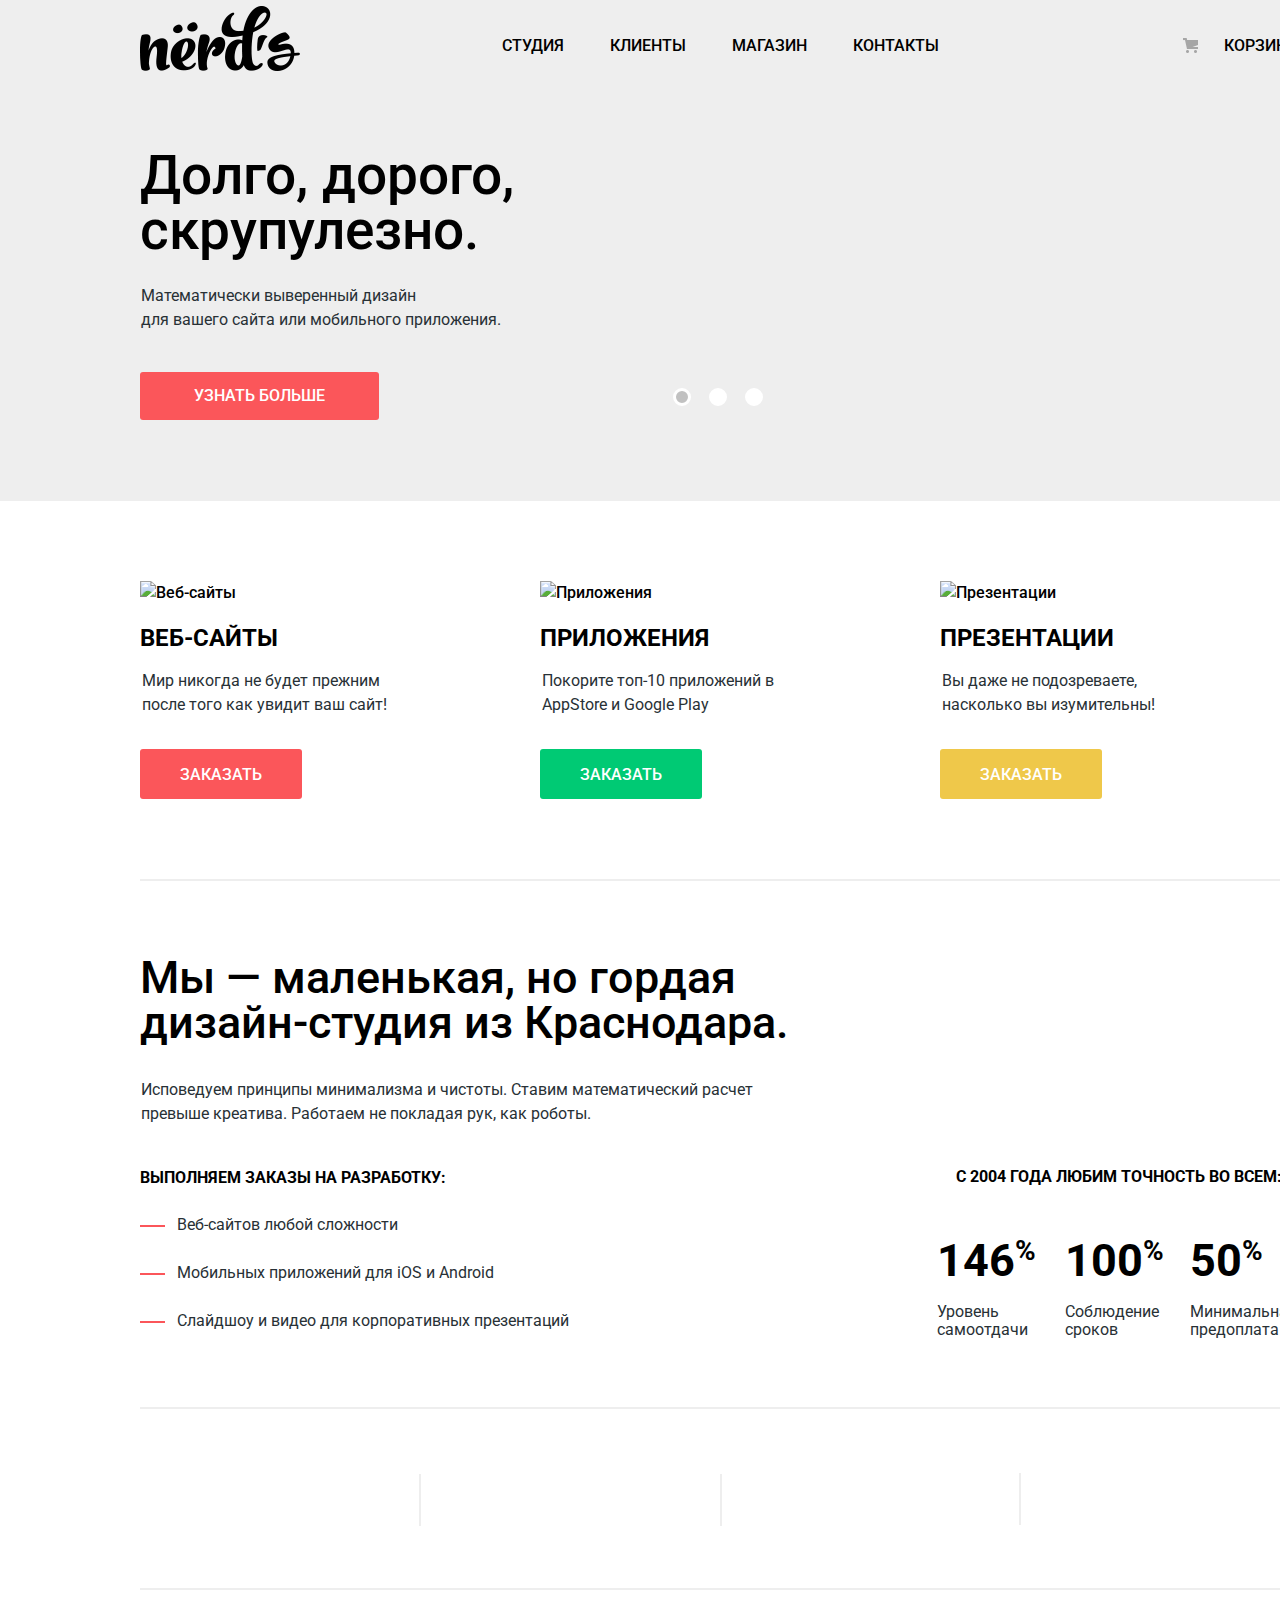
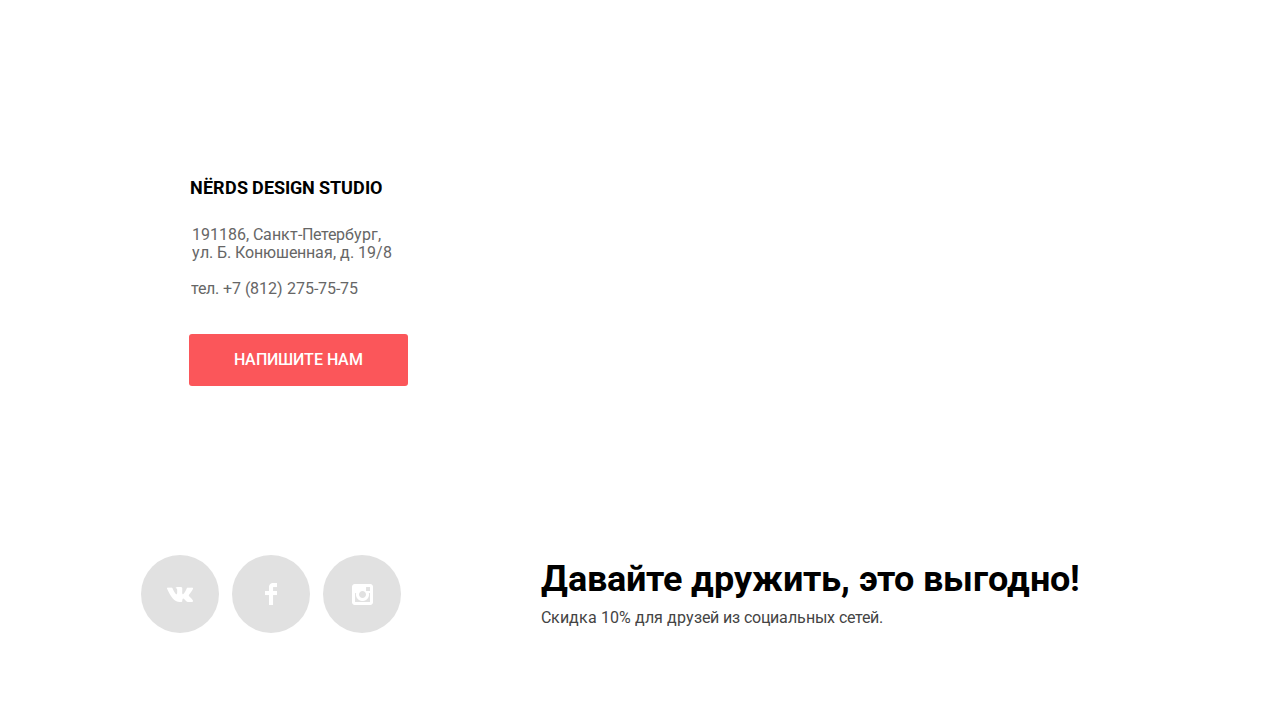
==== index.html @ 431ad1b2 "v2." ====
﻿<!DOCTYPE html>
<html lang="ru">
<head>
	<meta charset="UTF-8">
	<title>Nёrds</title>
	<link rel="stylesheet" href="css/normalize.css">
	<link href="https://fonts.googleapis.com/css?family=Roboto:400,500,700" rel="stylesheet">
	<link rel="stylesheet" href="css/style.css">
</head>
<body>
	<div class="wrapper">
		<header class="main-header">
			<nav class="main-nav">
				<img src="img/nerds-logo.png" alt="Логотип Nёrds" width="160" height="65">
				<ul class="main-nav__list">
					<li><a href="#">Студия</a></li>
					<li><a href="#">Клиенты</a></li>
					<li><a href="#">Магазин</a></li>
					<li><a href="#">Контакты</a></li>
				</ul>
				<div class="user-block">
					<a href="#" class="user-block__basket">Корзина</a>
				</div>
			</nav>
			<article class="slider">
				<h1 class="visually-hidden">Слайдер</h1>
				<input type="radio" name="toogle" id="btn1" checked>
				<input type="radio" name="toogle" id="btn2">
				<input type="radio" name="toogle" id="btn3">
				<div class="slider-controls">
					<label for="btn1"></label>
					<label for="btn2"></label>
					<label for="btn3"></label>
				</div>
				<section class="slides">
				<h2 class="visually-hidden">Слайды</h2>
				<div class="slide">
					<b class="slide-title">Долго, дорого, скрупулезно.</b>
					<p class="slide-descr">Математически выверенный дизайн<br> для вашего сайта или мобильного приложения.</p>
					<a href="#" class="slider-btn">Узнать больше</a>
				</div>
				<div class="slide">
					<b class="slide-title">Любим математику как никто другой.</b>
					<p class="slide-descr">Никакого креатива, только математические формулы<br> для расчета идеальных пропорций.</p>
					<a href="#" class="slider-btn">Узнать больше</a>
				</div>
				<div class="slide">
					<b class="slide-title">Только ночь, только хардкор</b>
					<p class="slide-descr">Работать днем, как все? Мы против этого.<br> Ближе к полуночи работа только начинается.</p>
					<a href="#" class="slider-btn">Узнать больше</a>
				</div>	
				</section>
			</article>
		</header>
		<main class="main-content">
			<article class="features">
				<h2 class="visually-hidden">Преимущества</h2>
				<article class="features__item">
					<img src="img/web-sites.jpg" alt="Веб-сайты" width="300" height="146">
					<h3 class="features__title">Веб-сайты</h3>
					<p class="features__description">Мир никогда не будет прежним после того как увидит ваш сайт!</p>
					<a href="#" class="features__btn web-btn">Заказать</a>
				</article>
				<article class="features__item">
					<img src="img/apps.jpg" alt="Приложения" width="300" height="146">
					<h3 class="features__title">Приложения</h3>
					<p class="features__description">Покорите топ-10 приложений в AppStore и Google Play</p>
					<a href="#" class="features__btn app-btn">Заказать</a>
				</article>
				<article class="features__item">
					<img src="img/presentations.jpg" alt="Презентации" width="300" height="146">
					<h3 class="features__title">Презентации</h3>
					<p class="features__description">Вы даже не подозреваете, 
					насколько вы изумительны!</p>
					<a href="#" class="features__btn pres-btn">Заказать</a>
				</article>
			</article>
			<article class="about-us">
				<h2 class="visually-hidden">О нас</h2>
				<div class="about-us--left-column">
					<b class="about-us__title">Мы &mdash; маленькая, но гордая дизайн-студия из Краснодара.</b>
					<p class="about-us__desc">Исповедуем принципы минимализма и чистоты. Ставим математический расчет превыше креатива. Работаем не покладая рук, как роботы.</p>
					<span class="about-us__list-title">Выполняем заказы на разработку:</span>
					<ul class="about-us__list">
						<li class="about-us__list-item">Веб-сайтов любой сложности</li>
						<li class="about-us__list-item">Мобильных приложений для iOS и Android</li>
						<li class="about-us__list-item">Слайдшоу и видео для корпоративных презентаций</li>
					</ul>
				</div>
				<div class="about-us--right-column">
						<span class="about-us__table-title">С 2004 года любим точность во всем:</span>
						<table class="about-us__table">
							<tr>
								<th>146<sup>%</sup></th>
								<th>100<sup>%</sup></th>
								<th>50<sup>%</sup></th>
							</tr>
							<tr>
								<td>Уровень самоотдачи</td>
								<td>Соблюдение сроков</td>
								<td>Минимальная предоплата</td>
							</tr>	
						</table>
				</div>	
			</article>
			<section class="projects">
				<h2 class="visually-hidden">Наши проекты</h2>
				<a class="projects__html-academy" href="#"><span class="visually-hidden">HTML Академия</span></a>
				<a class="projects__barbershop" href="#"><span class="visually-hidden">Барбершоп Бородинский</span></a>
				<a class="projects__pink" href="#"><span class="visually-hidden">Пинк</span></a>
				<a class="projects__mishka" href="#"><span class="visually-hidden">Мишка</span></a>
			</section>
		</main>
	</div>
	<footer class="main-footer">
		<section class="map">
			<h2 class="visually-hidden">Карта</h2>
			<div class="adress">
				<b class="adress__title">Nёrds design studio</b>
				<p class="adress__desc">191186, Санкт-Петербург,<br> 
				ул. Б. Конюшенная, д. 19/8</p>
				<p class="adress__tel">тел. +7 (812) 275-75-75</p>
				<a href="#" class="adress__btn">Напишите нам</a>
			</div>
		</section>
		<section class="socials">
			<h2 class="visually-hidden">Социальные сети</h2>
			<div class="socials--left-column">
				<ul class="socials__list">
					<li>
							<a href="#" class="socials__btn vk__btn">
								<span class="visually-hidden">Вконтакте</span>
							</a>
					</li>
					<li>
						<a href="#" class="socials__btn fb__btn">
							<span class="visually-hidden">Фэйсбук</span>
							</a>
					</li>
					<li>
						<a href="#" class="socials__btn insta__btn">
							<span class="visually-hidden">Инстраграм</span>
						</a>
					</li>
				</ul>
			</div>
			<div class="socials--right-column">
				<b class="socials__title">Давайте дружить, это выгодно!</b>
				<p class="socials__desc">Скидка 10% для друзей из социальных сетей.</p>
			</div>
		</section>
	</footer>
	<section class="modal-content">
		<h2 class="visually-hidden">Окно обратной связи</h2>
		<button type="button" class="modal-close" title="Закрыть"></button>
		<strong class="modal-content__title">Напишите нам</strong>
		<form action="#" method="post" class="modal-content__form">
			<p class="user-data">
				<label for="user-name">Ваше имя:
					<input type="text" name="name-field" id="user-name" placeholder="Представьтесь, пожалуйста">
				</label>
				<label for="user-mail">Ваш e-mail:
					<input type="text" name="mail-field" id="user-mail" placeholder="Для отправки ответа">
				</label>
			</p>
			<p class="user-thoughts">
				<label for="user-text">Текст письма:</label><br>
				<textarea name="text-field" id="user-text" placeholder="В свободной форме"></textarea>
			</p>	
			<button type="submit" class="modal-btn">Отправить</button>
		</form>
	</section>
</body>
</html>
---- css/style.css ----
html, body {
	padding: 0;
	margin: 0;
	font-family: "Roboto", "Tahoma", sans-serif;
	font-size: 16px;
	font-weight: 500;
	line-height: 24px;
	color: #000000;
	box-sizing: border-box;
}

.visually-hidden {
	position: absolute;
	overflow: hidden;
	clip: rect(0 0 0 0);
	height: 1px;
	width: 1px;
	margin: -1px;
	padding: 0;
	border: 0;
}


.wrapper {
	width: 1440px;
	margin: 0 auto;
}

.main-header {
	width: 1200px;
	margin: 0 auto;
	padding: 0 140px;
	background: #eeeeee;
}

.slider__second-slide,
.slider__third-slide {
	display: none;
}

.main-nav {
	display: flex;
}

.main-nav img {
	margin-top: 6px;
}

.main-nav__list {
	width: 680px;
	margin: 0;
	padding: 31px 0 0 202px;
	list-style: none;
}

.main-nav__list li {
	display: inline-block;
	max-width: 120px;
    max-height: 30px;
	margin-right: 42px;
	vertical-align: top;
	overflow: hidden;
}

.main-nav__list a {
	line-height: 30px;
	text-transform: uppercase;
	text-decoration: none;
	color: inherit;
}

.main-nav__list a:hover {
	color: #fb565a;
}

.main-nav__list a:active {
	color: rgba(0, 0, 0, 0.3);
}

.user-block {
	width: 156px;
	padding-top: 34px;
}

.user-block__basket {
	position: relative;
	padding: 0 0 5px 42px;
	color: inherit;
	text-transform: uppercase;
	text-decoration: none;
}

.user-block__basket::before {
	content: "";
	position: absolute;
	top: 2px;
	left: 1px;
	width: 15px;
	height: 15px;
	background: url("../img/basket.png");
}

.user-block__basket:hover {
	color: #fb565a;
}

.user-block__basket:active {
	color: rgba(0, 0, 0, 0.3);
}

.active {
	border-bottom: 2px solid #fb565a;
}


.slider {
	position: relative;
	overflow: hidden;
}

.slider input {
	display: none;
}

.slides {
	position: relative;
	height: 430px;
}

.slide {
	position: absolute;
	top: 0;
	left: 0;
	display: none;
	width: 100%;
	height: 100%;

}

.slide:first-of-type {
	background: url("../img/Slider-first-img.png") no-repeat 86% 100%;
}

.slide:nth-of-type(2) {
	background: url("../img/Slider-second-img.png") no-repeat 86% 100%;
}

.slide:last-of-type {
	background: url("../img/Slider-third-img.png") no-repeat 86% 100%;
}

.slide-title {
	display: inline-block;
	width: 520px;
	margin: 77px 0 10px 0;
	font-size: 55px;
	font-weight: 500;
	line-height: 55px;
	vertical-align: top;
}

.slide-descr {
	width: 520px;
	margin-left: 1px;
	font-weight: 400;
	line-height: 24px;
	color: #283136;
}

.slider-btn {
	display: inline-block;
	max-width: 200px;
	max-height: 40px;
  margin: 24px 0 81px 0;
  padding: 15px 54px;
	font-size: 16px;
	font-weight: 500;
	line-height: 18px;
	vertical-align: top;
	text-decoration: none;
	text-transform: uppercase;
	color: #ffffff;
	border-radius: 3px;
	background: #fb565a;
	overflow: hidden;
}

.slider-btn:hover {
	background: #e74246;
}

.slider-btn:active {
	color: rgba(255, 255, 255, 0.3);
	-webkit-box-shadow: inset 0px 3px 5px 0px rgba(142,41,44,1);
	-moz-box-shadow: inset 0px 3px 5px 0px rgba(142,41,44,1);
	box-shadow: inset 0px 3px 5px 0px rgba(142,41,44,1);
}

.slider-controls {
	position: absolute;
	z-index: 100;
	bottom: 103px;
	left: 50%;
	width: 200px;
	height: 10px;
	margin-left: -122px;
	text-align: center;
}

.slider-controls label {
	display: inline-block;
	width: 12px;
	height: 12px;
	margin: 0 7px;
	background: #ffffff;
	border: 3px solid #ffffff;
	vertical-align: top;
	border-radius: 50%;
	cursor: pointer;
	 -webkit-transition: background ease-in-out .5s;
	-o-transition: background ease-in-out .5s;
	transition: background ease-in-out .5s;
}


 #btn1:checked ~ .slider-controls label[for="btn1"]  {
 	background: #c1c1c1;
}

 #btn2:checked ~ .slider-controls label[for="btn2"]  {
 	background: #c1c1c1;
}

#btn3:checked ~ .slider-controls label[for="btn3"]  {
 	background: #c1c1c1;
}


#btn1:checked ~ .slides .slide:first-of-type {
	display: block;
}

#btn2:checked ~ .slides .slide:nth-of-type(2) {
	display: block;
}

#btn3:checked ~ .slides .slide:last-of-type {
	display: block;
}



.main-content {
	width: 1200px;
	margin: 0 auto;
	padding: 0 140px;
}

.features {
	display: flex;
	padding-bottom: 80px;
	border-bottom: 2px solid #eeeeee;
}

.features__item {
	width: 300px;
	margin: 80px 100px 0 0;
	text-align: left;
}

.features__item:last-child {
	margin-right: 0;
}

.features__title {
	margin: 18px 0 0 0;
	font-size: 24px;
	font-weight: 700;
	line-height: 30px;
	text-transform: uppercase;
}

.features__description {
	width: 245px;
	margin-left: 2px;
	font-weight: 400;
	line-height: 24px;
	color: #283136;
}

.features__btn {
	display: inline-block;
	max-height: 40px;
	margin-top: 16px;
	padding: 17px 40px 15px 40px;
	overflow: hidden;
	vertical-align: top;
	border-radius: 3px;
	text-transform: uppercase;
	text-decoration: none;
	background: red;
	font-weight: 500;
	color: #ffffff;
	line-height: 18px;
}

.feature__btn:active {
	color: rgba(255, 255, 255, 0.3);
}

.web-btn {
	background: #fb565a;
}

.web-btn:hover {
	background: #e74246;
}

.web-btn:active {
	background: #d7373b;
	-webkit-box-shadow: inset 0px 3px 5px 0px rgba(142,41,44,1);
	-moz-box-shadow: inset 0px 3px 5px 0px rgba(142,41,44,1);
	box-shadow: inset 0px 3px 5px 0px rgba(142,41,44,1);
}

.app-btn {
	background: #00ca74;
}

.app-btn:hover {
	background: #00bc6c;
}

.app-btn:active {
	background: #00aa62;
	-webkit-box-shadow: inset 0px 3px 0px 0px rgba(0,153,88,1);
	-moz-box-shadow: inset 0px 3px 0px 0px rgba(0,153,88,1);
	box-shadow: inset 0px 3px 0px 0px rgba(0,153,88,1);
}

.pres-btn {
	background: #efc84a;
}

.pres-btn:hover {
	background: #eab534;
}

.pres-btn:active {
	background: #e5a722;
	-webkit-box-shadow: inset 0px 3px 0px 0px rgba(206,150,31,1);
	-moz-box-shadow: inset 0px 3px 0px 0px rgba(206,150,31,1);
	box-shadow: inset 0px 3px 0px 0px rgba(206,150,31,1);
}

.about-us {
	display: flex;
	margin-top: 38px;
	padding-bottom: 50px;
	border-bottom: 2px solid #eeeeee;
}

.about-us__title {
	display: inline-block;
	width: 660px;
	max-height: 184px;
	margin-top: 36px;
	vertical-align: top;
	font-size: 45px;
	line-height: 45px;
	font-weight: 500;
	overflow: hidden;
}

.about-us__desc {
	width: 650px;
	margin: 33px 0 0 1px;
	font-weight: 400;
	color: #283136;
}

.about-us__list-title {
	display: inline-block;
	width: 400px;
	margin: 40px 0 23px 0;
	vertical-align: top;
	font-weight: 700;
	text-transform: uppercase;
}

.about-us__list {
	width: 500px;
	padding: 0;
	margin: 0;
	list-style: none;
}

.about-us__list-item {
	position: relative;
	margin-bottom: 24px;
	padding-left: 37px;
	font-weight: 400;
	color: #283136;
}

.about-us__list-item::before {
	content: "";
	position: absolute;
	left: 0;
	top: 50%;
	width: 25px;
	height: 2px;
	background: #fb565a;

}

.about-us--right-column {
	width: 400px;
	margin-left: 140px;
	background: url("../img/logo-baloons.jpg") no-repeat 0 0;
}

.about-us__table-title {
	display: inline-block;
	vertical-align: top;
	margin: 246px 0 47px 16px;
	font-weight: 700;
	text-transform: uppercase;
}

.about-us__table {
	margin-left: -6px;
	text-align: left;

}

.about-us__table th {
	padding-bottom: 27px;
	font-size: 45px;
	text-align: left; /* For IE */
}

.about-us td {
	font-weight: 400;
	line-height: 18px;
	color: #283136;
}

.about-us__table sup {
	font-size: 28px;
}

.projects {
	display: flex;
	padding-bottom: 44px;
	border-bottom: 2px solid #eeeeee;
}

.projects a {
	position: relative;
	display: block;
}

.projects__html-academy {
	width: 199px;
	height: 68px;
	margin: 61px 0 0 31px;
	background: url("../img/html-academy.png") no-repeat;
}

.projects__html-academy:hover {
	background: url("../img/html-academy-hover.png") no-repeat;
}

.projects__html-academy:active {
	background: url("../img/html-academy-active.png") no-repeat;
}

.projects__html-academy::after {
	content: "";
	position: absolute;
	top: 4px;
	right: -51px;
	width: 2px;
	height: 52px;
	background: #eeeeee;
}

.projects__barbershop {
	width: 209px;
	height: 87px;
	margin: 45px 0 0 96px;
	background: url("../img/borodinskiy.png") no-repeat;
}

.projects__barbershop:hover {
	background: url("../img/borodinskiy-hover.png") no-repeat;
}

.projects__barbershop:active {
	background: url("../img/borodinskiy-active.png") no-repeat;
}

.projects__barbershop::after {
	content: "";
	position: absolute;
	top: 20px;
	right: -47px;
	width: 2px;
	height: 52px;
	background: #eeeeee;
}

.projects__pink {
	width: 185px;
	height: 52px;
	margin: 64px 0 0 103px;
	background: url("../img/pink.png") no-repeat;
}

.projects__pink:hover {
	background: url("../img/pink-hover.png") no-repeat;
}

.projects__pink:active {
	background: url("../img/pink-active.png") no-repeat;
}

.projects__pink::after {
	content: "";
	position: absolute;
	top: 0;
	right: -58px;
	width: 2px;
	height: 52px;
	background: #eeeeee;
}

.projects__mishka {
	width: 173px;
	height: 84px;
	margin: 51px 0 0 121px;
	background: url("../img/mishka.png") no-repeat;
}

.projects__mishka:hover {
	background: url("../img/mishka-hover.png") no-repeat;
}

.projects__mishka:active {
	background: url("../img/mishka-active.png") no-repeat;
}


.main-footer {
	width: 1440px;
	margin: 80px auto 0 auto;
}

.map {
	position: relative;
	height: 416px;
	background: url("../img/map-marker.png") no-repeat 820px 89px,
							url("../img/map.jpg") no-repeat;
}

.adress {
	position: absolute;
	top: 54px;
	left: 140px;
	width: 318px;
	height: 308px;
	overflow: hidden;
	background: #ffffff;
	box-sizing: border-box;
}

.adress__title {
	display: block;
	max-height: 60px;
	margin: 49px 0 0 50px;
	font-size: 18px;
	font-weight: 700;
	line-height: 30px;
	overflow: hidden;
	text-transform: uppercase;
}

.adress__desc {
	max-height: 90px;
	margin: 23px 0 0 52px;
	font-size: 16px;
	font-weight: 400;
	line-height: 18px;
	color: #666666;
	overflow: hidden;
}

.adress__tel {
	max-height: 20px;
	margin: 18px 0 0 51px;
	font-size: 16px;
	font-weight: 400;
	line-height: 18px;
	overflow: hidden;
	color: #666666;
}

.adress__btn {
	display: inline-block;
	max-width: 240px;
  max-height: 53px;
	margin: 36px 0 0 49px;
  padding: 14px 45px 14px 45px;
	border: none;
	text-transform: uppercase;
	text-decoration: none;
	color: #ffffff;
	background: #fb565a;
	vertical-align: top;
	border-radius: 3px;
	cursor: pointer;
	overflow: hidden;
	font-weight: 500;
}

.adress__btn:hover {
	background: #e74246;
}

.adress__btn:active {
	color: rgba(255, 255, 255, 0.3);
	-webkit-box-shadow: inset 0px 3px 5px 0px rgba(142,41,44,1);
	-moz-box-shadow: inset 0px 3px 5px 0px rgba(142,41,44,1);
	box-shadow: inset 0px 3px 5px 0px rgba(142,41,44,1);
}

.socials {
	display: flex;
	padding-bottom: 60px;
}

.socials--left-column {
	width: 400px;
	margin: 69px 0 0 141px;
}

.socials--right-column {
	width: 900px;
	margin-top: 75px;
}

.socials__list {
	padding: 0;
	margin: 0;
	list-style: none;
}

.socials__list li {
	display: inline-block;
	margin-right: 9px;
	vertical-align: top;
}

.socials__btn {
	display: block;
	width: 78px;
	height: 78px;
	border-radius: 50%;
}

.vk__btn {
	background: #e1e1e1 url("../img/vk.png") no-repeat 50%;
}

.vk__btn:hover {
	background: #e74246 url("../img/vk.png") no-repeat 50%;
}

.vk__btn:active {
	background: #d7373b url("../img/vk-hover.png") no-repeat 50%;
	-webkit-box-shadow: inset 0px 3px 5px 0px rgba(142,41,44,1);
	-moz-box-shadow: inset 0px 3px 5px 0px rgba(142,41,44,1);
	box-shadow: inset 0px 3px 5px 0px rgba(142,41,44,1);
}

.fb__btn {
	background: #e1e1e1 url("../img/fb.png") no-repeat 50%;
}

.fb__btn:hover {
	background: #e74246 url("../img/fb.png") no-repeat 50%;
}

.fb__btn:active {
	background: #d7373b url("../img/fb-hover.png") no-repeat 50%;
	-webkit-box-shadow: inset 0px 3px 5px 0px rgba(142,41,44,1);
	-moz-box-shadow: inset 0px 3px 5px 0px rgba(142,41,44,1);
	box-shadow: inset 0px 3px 5px 0px rgba(142,41,44,1);
}

.insta__btn {
	background: #e1e1e1 url("../img/insta.png") no-repeat 50%;
}

.insta__btn:hover {
	background: #e74246 url("../img/insta.png") no-repeat 50%;
}

.insta__btn:active {
	background: #d7373b url("../img/insta-hover.png") no-repeat 50%;
	-webkit-box-shadow: inset 0px 3px 5px 0px rgba(142,41,44,1);
	-moz-box-shadow: inset 0px 3px 5px 0px rgba(142,41,44,1);
	box-shadow: inset 0px 3px 5px 0px rgba(142,41,44,1);
}


.socials__title {
	font-size: 36px;
	line-height: 36px;
}

.socials__desc {
	margin-top: 9px;
	line-height: 22px;
	font-weight: 400;
	color: #444444;
}


.modal-content {
	display: none;
	position: absolute;
	top: 50%;
	left: 20%;
	width: 960px;
	height: 590px;
	padding: 67px 0 0 99px;
	box-sizing: border-box;
	background: #ffffff;
	-webkit-box-shadow: 0px 10px 40px 0px rgba(0,0,0,0.75);
	-moz-box-shadow: 0px 10px 40px 0px rgba(0,0,0,0.75);
	box-shadow: 0px 10px 40px 0px rgba(0,0,0,0.75);
}

.modal-content__title {
	display: block;
	margin-bottom: 41px;
	font-size: 45px;
	line-height: 45px;
	font-weight: 500;
}

.modal-content__form label {
	line-height: 18px;
	font-weight: 700;
}

.user-data {
	display: flex;
}

.user-data input {
	box-sizing: border-box;
	width: 360px;
	padding: 15px 13px;
	margin-top: 8px;
	border-radius: 3px;
	border: 2px solid #d7dcde;
}

.user-data input:hover {
	border: 2px solid #b4b9bb;
}

.user-data input:focus{
	border: 2px solid #000000;
	outline: none;
}

.user-data input:invalid {
	border: 2px solid #e74246;
	color: #e74246;
}

.user-data label:last-child {
	margin-right: 52px;
}

.user-thoughts {
	margin-top: 30px;
}

.user-thoughts textarea {
	box-sizing: border-box;
	width: 760px;
  height: 116px;
	margin-top: 7px;
	padding: 11px 6px 11px 13px;
	border: 2px solid #d7dcde;
	font-weight: 400;
	font-family: inherit;
}

.user-thoughts textarea:hover {
	border: 2px solid #b4b9bb;
}

.user-thoughts textarea:focus{
	border: 2px solid #000000;
	outline: none;
}

.modal-btn {
	display: inline-block;
  max-width: 260px;
  max-height: 53px;
  margin: 26px 0 0 1px;
  padding: 16px 82px 16px 82px;
	border: none;
	text-transform: uppercase;
	color: #ffffff;
	background: #fb565a;
	vertical-align: top;
	border-radius: 3px;
	cursor: pointer;
	overflow: hidden;
	font-weight: 500;
}

.modal-close {
	position: absolute;
	right: 89px;
  top: 78px;
  border: none;
  width: 21px;
  height: 21px;
	font-size: 0;
	background: url("../img/close-cross.png") no-repeat;
}

.modal-close:hover {
	background: url("../img/close-cross-hover.png") no-repeat;
	cursor: pointer;
}

.modal-close:active {
	background: url("../img/close-cross-active.png") no-repeat;
	cursor: pointer;
}

.modal-btn:hover {
	background: #e74246;
}

.modal-btn:active {
	color: rgba(255, 255, 255, 0.3);
	-webkit-box-shadow: inset 0px 3px 5px 0px rgba(142,41,44,1);
	-moz-box-shadow: inset 0px 3px 5px 0px rgba(142,41,44,1);
	box-shadow: inset 0px 3px 5px 0px rgba(142,41,44,1);
}


input::-webkit-input-placeholder {
  color: #c8c8c8;
}

textarea::-webkit-input-placeholder {
  color: #c8c8c8;
}

input::-moz-placeholder {
  color: #c8c8c8;
}

textarea::-moz-placeholder {
  color: #c8c8c8;
}

:focus::-webkit-input-placeholder {
  color: transparent;
}

:focus::-moz-placeholder {
  color: transparent;
}

:focus:-moz-placeholder {
  color: transparent;
}

:focus:-ms-input-placeholder {
  color: transparent;
}
/* Размеры картинок:

Логотип сайта 160 65
Корзина 15 15
первая картинка слайдера 698 413
вторая картинка слайдера 663 430
третья картинка слайдера 759 411
три картинки в преимуществах 300 146
лого с шарами 360 208
мишка 173 84
пинк 185 52
бородинский 209 87
html академи 199 68
маркер на карте 231 190
vk icon 26 15
fb 12 22
insta 21 21
browser 360 40
sedona mini 360 576
карта 1440 416
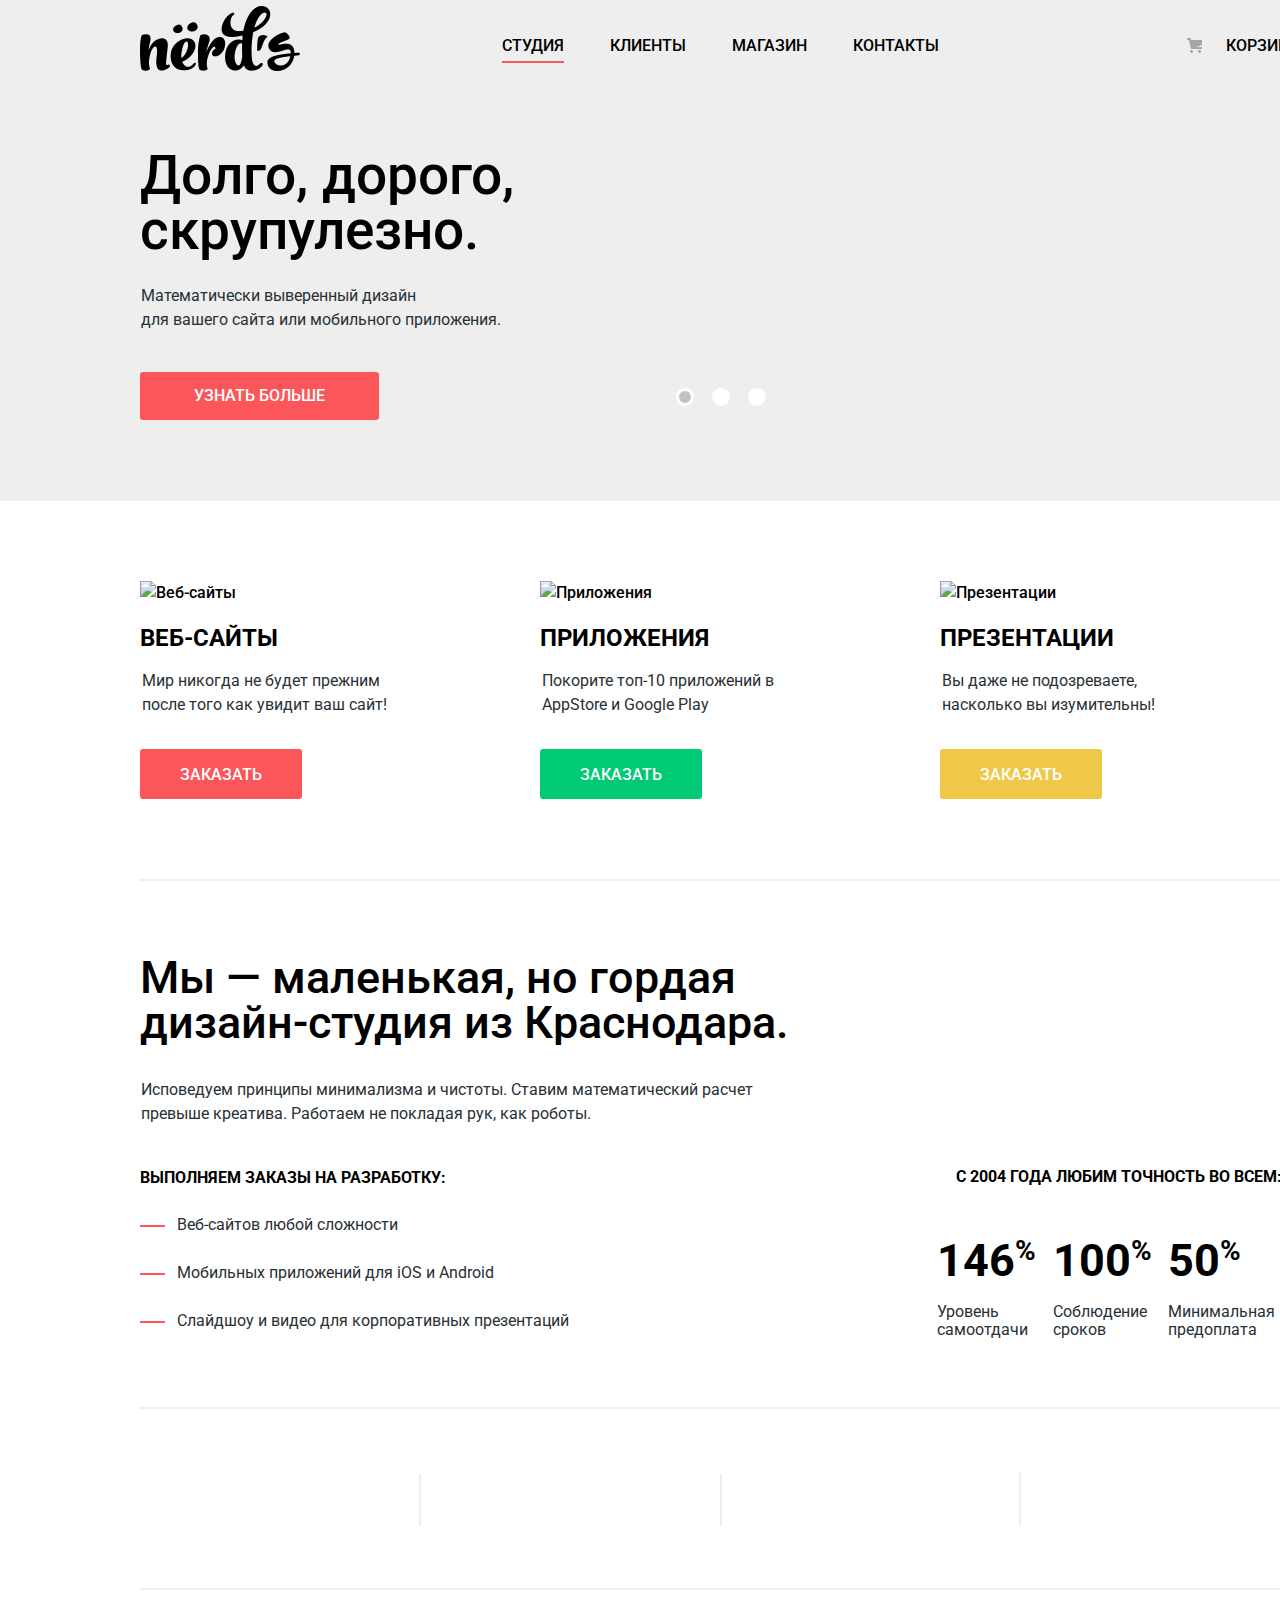
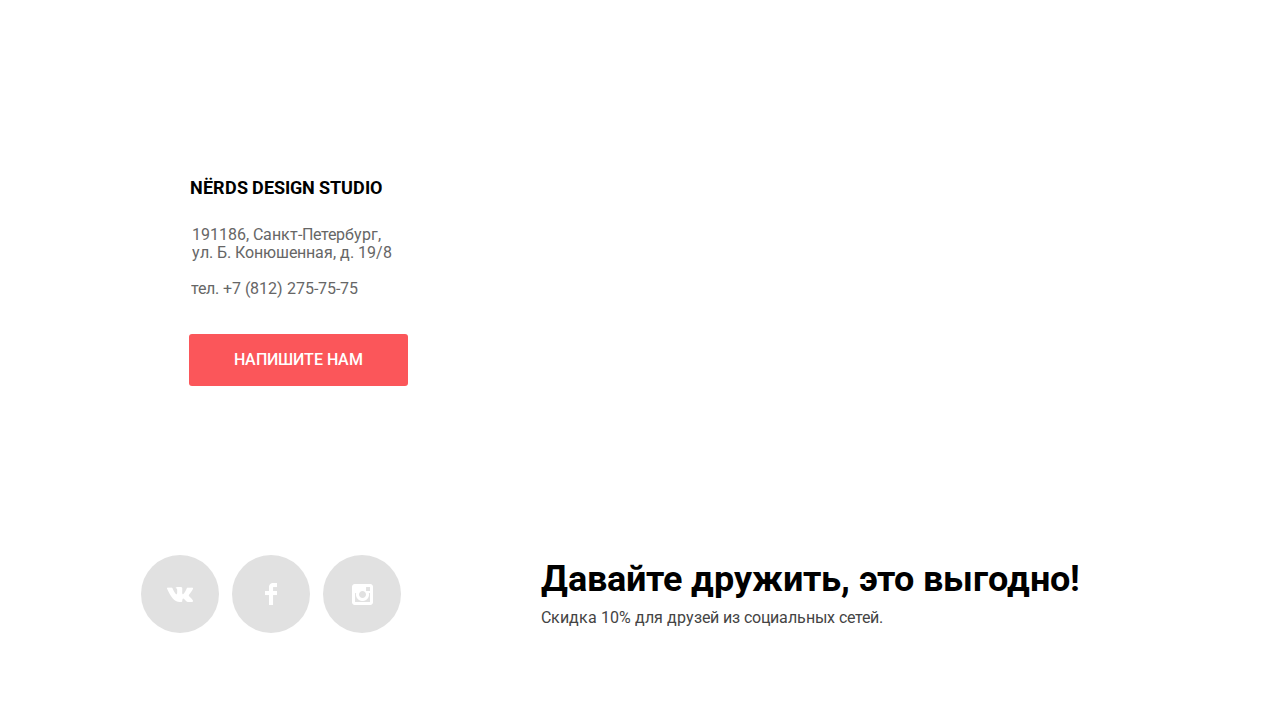
==== commit b7d8f14b: "v3." ====
--- a/index.html
+++ b/index.html
@@ -5,113 +5,111 @@
 	<title>Nёrds</title>
 	<link rel="stylesheet" href="css/normalize.css">
 	<link href="https://fonts.googleapis.com/css?family=Roboto:400,500,700" rel="stylesheet">
-	<link rel="stylesheet" href="css/style.css">
+	<link rel="stylesheet" href="css/style.min.css">
 </head>
 <body>
-	<div class="wrapper">
-		<header class="main-header">
-			<nav class="main-nav">
-				<img src="img/nerds-logo.png" alt="Логотип Nёrds" width="160" height="65">
-				<ul class="main-nav__list">
-					<li><a href="#">Студия</a></li>
-					<li><a href="#">Клиенты</a></li>
-					<li><a href="#">Магазин</a></li>
-					<li><a href="#">Контакты</a></li>
+	<header class="main-header">
+		<nav class="main-nav">
+			<img src="img/nerds-logo.png" alt="Логотип Nёrds" width="160" height="65">
+			<ul class="main-nav__list">
+				<li class="active"><a href="#">Студия</a></li>
+				<li><a href="#">Клиенты</a></li>
+				<li><a href="catalog.html">Магазин</a></li>
+				<li><a href="#">Контакты</a></li>
+			</ul>
+			<div class="user-block">
+				<a href="#" class="user-block__basket">Корзина</a>
+			</div>
+		</nav>
+		<article class="slider">
+			<h1 class="visually-hidden">Слайдер</h1>
+			<input type="radio" name="toogle" id="btn1" checked>
+			<input type="radio" name="toogle" id="btn2">
+			<input type="radio" name="toogle" id="btn3">
+			<div class="slider-controls">
+				<label for="btn1"></label>
+				<label for="btn2"></label>
+				<label for="btn3"></label>
+			</div>
+			<section class="slides">
+			<h2 class="visually-hidden">Слайды</h2>
+			<div class="slide">
+				<b class="slide-title">Долго, дорого, скрупулезно.</b>
+				<p class="slide-descr">Математически выверенный дизайн<br> для вашего сайта или мобильного приложения.</p>
+				<a href="#" class="slider-btn">Узнать больше</a>
+			</div>
+			<div class="slide">
+				<b class="slide-title">Любим математику как никто другой.</b>
+				<p class="slide-descr">Никакого креатива, только математические формулы<br> для расчета идеальных пропорций.</p>
+				<a href="#" class="slider-btn">Узнать больше</a>
+			</div>
+			<div class="slide">
+				<b class="slide-title">Только ночь, только хардкор</b>
+				<p class="slide-descr">Работать днем, как все? Мы против этого.<br> Ближе к полуночи работа только начинается.</p>
+				<a href="#" class="slider-btn">Узнать больше</a>
+			</div>	
+			</section>
+		</article>
+	</header>
+	<main class="main-content">
+		<article class="features">
+			<h2 class="visually-hidden">Преимущества</h2>
+			<article class="features__item">
+				<img src="img/web-sites.jpg" alt="Веб-сайты" width="300" height="146">
+				<h3 class="features__title">Веб-сайты</h3>
+				<p class="features__description">Мир никогда не будет прежним после того как увидит ваш сайт!</p>
+				<a href="#" class="features__btn web-btn">Заказать</a>
+			</article>
+			<article class="features__item">
+				<img src="img/apps.jpg" alt="Приложения" width="300" height="146">
+				<h3 class="features__title">Приложения</h3>
+				<p class="features__description">Покорите топ-10 приложений в AppStore и Google Play</p>
+				<a href="#" class="features__btn app-btn">Заказать</a>
+			</article>
+			<article class="features__item">
+				<img src="img/presentations.jpg" alt="Презентации" width="300" height="146">
+				<h3 class="features__title">Презентации</h3>
+				<p class="features__description">Вы даже не подозреваете, 
+				насколько вы изумительны!</p>
+				<a href="#" class="features__btn pres-btn">Заказать</a>
+			</article>
+		</article>
+		<article class="about-us">
+			<h2 class="visually-hidden">О нас</h2>
+			<div class="about-us--left-column">
+				<b class="about-us__title">Мы &mdash; маленькая, но гордая дизайн-студия из Краснодара.</b>
+				<p class="about-us__desc">Исповедуем принципы минимализма и чистоты. Ставим математический расчет превыше креатива. Работаем не покладая рук, как роботы.</p>
+				<span class="about-us__list-title">Выполняем заказы на разработку:</span>
+				<ul class="about-us__list">
+					<li class="about-us__list-item">Веб-сайтов любой сложности</li>
+					<li class="about-us__list-item">Мобильных приложений для iOS и Android</li>
+					<li class="about-us__list-item">Слайдшоу и видео для корпоративных презентаций</li>
 				</ul>
-				<div class="user-block">
-					<a href="#" class="user-block__basket">Корзина</a>
-				</div>
-			</nav>
-			<article class="slider">
-				<h1 class="visually-hidden">Слайдер</h1>
-				<input type="radio" name="toogle" id="btn1" checked>
-				<input type="radio" name="toogle" id="btn2">
-				<input type="radio" name="toogle" id="btn3">
-				<div class="slider-controls">
-					<label for="btn1"></label>
-					<label for="btn2"></label>
-					<label for="btn3"></label>
-				</div>
-				<section class="slides">
-				<h2 class="visually-hidden">Слайды</h2>
-				<div class="slide">
-					<b class="slide-title">Долго, дорого, скрупулезно.</b>
-					<p class="slide-descr">Математически выверенный дизайн<br> для вашего сайта или мобильного приложения.</p>
-					<a href="#" class="slider-btn">Узнать больше</a>
-				</div>
-				<div class="slide">
-					<b class="slide-title">Любим математику как никто другой.</b>
-					<p class="slide-descr">Никакого креатива, только математические формулы<br> для расчета идеальных пропорций.</p>
-					<a href="#" class="slider-btn">Узнать больше</a>
-				</div>
-				<div class="slide">
-					<b class="slide-title">Только ночь, только хардкор</b>
-					<p class="slide-descr">Работать днем, как все? Мы против этого.<br> Ближе к полуночи работа только начинается.</p>
-					<a href="#" class="slider-btn">Узнать больше</a>
-				</div>	
-				</section>
-			</article>
-		</header>
-		<main class="main-content">
-			<article class="features">
-				<h2 class="visually-hidden">Преимущества</h2>
-				<article class="features__item">
-					<img src="img/web-sites.jpg" alt="Веб-сайты" width="300" height="146">
-					<h3 class="features__title">Веб-сайты</h3>
-					<p class="features__description">Мир никогда не будет прежним после того как увидит ваш сайт!</p>
-					<a href="#" class="features__btn web-btn">Заказать</a>
-				</article>
-				<article class="features__item">
-					<img src="img/apps.jpg" alt="Приложения" width="300" height="146">
-					<h3 class="features__title">Приложения</h3>
-					<p class="features__description">Покорите топ-10 приложений в AppStore и Google Play</p>
-					<a href="#" class="features__btn app-btn">Заказать</a>
-				</article>
-				<article class="features__item">
-					<img src="img/presentations.jpg" alt="Презентации" width="300" height="146">
-					<h3 class="features__title">Презентации</h3>
-					<p class="features__description">Вы даже не подозреваете, 
-					насколько вы изумительны!</p>
-					<a href="#" class="features__btn pres-btn">Заказать</a>
-				</article>
-			</article>
-			<article class="about-us">
-				<h2 class="visually-hidden">О нас</h2>
-				<div class="about-us--left-column">
-					<b class="about-us__title">Мы &mdash; маленькая, но гордая дизайн-студия из Краснодара.</b>
-					<p class="about-us__desc">Исповедуем принципы минимализма и чистоты. Ставим математический расчет превыше креатива. Работаем не покладая рук, как роботы.</p>
-					<span class="about-us__list-title">Выполняем заказы на разработку:</span>
-					<ul class="about-us__list">
-						<li class="about-us__list-item">Веб-сайтов любой сложности</li>
-						<li class="about-us__list-item">Мобильных приложений для iOS и Android</li>
-						<li class="about-us__list-item">Слайдшоу и видео для корпоративных презентаций</li>
-					</ul>
-				</div>
-				<div class="about-us--right-column">
-						<span class="about-us__table-title">С 2004 года любим точность во всем:</span>
-						<table class="about-us__table">
-							<tr>
-								<th>146<sup>%</sup></th>
-								<th>100<sup>%</sup></th>
-								<th>50<sup>%</sup></th>
-							</tr>
-							<tr>
-								<td>Уровень самоотдачи</td>
-								<td>Соблюдение сроков</td>
-								<td>Минимальная предоплата</td>
-							</tr>	
-						</table>
-				</div>	
-			</article>
-			<section class="projects">
-				<h2 class="visually-hidden">Наши проекты</h2>
-				<a class="projects__html-academy" href="#"><span class="visually-hidden">HTML Академия</span></a>
-				<a class="projects__barbershop" href="#"><span class="visually-hidden">Барбершоп Бородинский</span></a>
-				<a class="projects__pink" href="#"><span class="visually-hidden">Пинк</span></a>
-				<a class="projects__mishka" href="#"><span class="visually-hidden">Мишка</span></a>
-			</section>
-		</main>
-	</div>
+			</div>
+			<div class="about-us--right-column">
+					<span class="about-us__table-title">С 2004 года любим точность во всем:</span>
+					<table class="about-us__table">
+						<tr>
+							<th>146<sup>%</sup></th>
+							<th>100<sup>%</sup></th>
+							<th>50<sup>%</sup></th>
+						</tr>
+						<tr>
+							<td>Уровень самоотдачи</td>
+							<td>Соблюдение сроков</td>
+							<td>Минимальная предоплата</td>
+						</tr>	
+					</table>
+			</div>	
+		</article>
+		<section class="projects">
+			<h2 class="visually-hidden">Наши проекты</h2>
+			<a class="projects__html-academy" href="https://htmlacademy.ru/intensive/htmlcss"><span class="visually-hidden">HTML Академия</span></a>
+			<a class="projects__barbershop" href="#"><span class="visually-hidden">Барбершоп Бородинский</span></a>
+			<a class="projects__pink" href="#"><span class="visually-hidden">Пинк</span></a>
+			<a class="projects__mishka" href="#"><span class="visually-hidden">Мишка</span></a>
+		</section>
+	</main>
 	<footer class="main-footer">
 		<section class="map">
 			<h2 class="visually-hidden">Карта</h2>
@@ -122,20 +120,40 @@
 				<p class="adress__tel">тел. +7 (812) 275-75-75</p>
 				<a href="#" class="adress__btn">Напишите нам</a>
 			</div>
+			<section class="modal-content">
+				<h2 class="visually-hidden">Окно обратной связи</h2>
+				<button type="button" class="modal-close" title="Закрыть"></button>
+				<strong class="modal-content__title">Напишите нам</strong>
+				<form action="#" method="post" class="modal-content__form">
+					<p class="user-data">
+						<label for="user-name">Ваше имя:
+							<input type="text" name="name-field" id="user-name" placeholder="Представьтесь, пожалуйста">
+						</label>
+						<label for="user-mail">Ваш e-mail:
+							<input type="text" name="mail-field" id="user-mail" placeholder="Для отправки ответа">
+						</label>
+					</p>
+					<p class="user-thoughts">
+						<label for="user-text">Текст письма:</label><br>
+						<textarea name="text-field" id="user-text" placeholder="В свободной форме"></textarea>
+					</p>	
+					<button type="submit" class="modal-btn">Отправить</button>
+				</form>
+			</section>
 		</section>
 		<section class="socials">
 			<h2 class="visually-hidden">Социальные сети</h2>
 			<div class="socials--left-column">
 				<ul class="socials__list">
 					<li>
-							<a href="#" class="socials__btn vk__btn">
-								<span class="visually-hidden">Вконтакте</span>
-							</a>
+						<a href="#" class="socials__btn vk__btn">
+							<span class="visually-hidden">Вконтакте</span>
+						</a>
 					</li>
 					<li>
 						<a href="#" class="socials__btn fb__btn">
 							<span class="visually-hidden">Фэйсбук</span>
-							</a>
+						</a>
 					</li>
 					<li>
 						<a href="#" class="socials__btn insta__btn">
@@ -170,5 +188,6 @@
 			<button type="submit" class="modal-btn">Отправить</button>
 		</form>
 	</section>
+	<script src="js/scripts.js" type="text/javascript"></script>
 </body>
 </html>--- a/css/style.min.css
+++ b/css/style.min.css
@@ -0,0 +1 @@
+.main-header,body,html{-webkit-box-sizing:border-box}.main-header,.wrapper{background:#eee}.modal-show,.slide{-webkit-animation-duration:1s;-webkit-animation-fill-mode:both}.slider,.slider-btn,.visually-hidden{overflow:hidden}body,html{padding:0;margin:0;font-family:Roboto,Tahoma,sans-serif;font-size:16px;font-weight:500;line-height:24px;color:#000;box-sizing:border-box}.visually-hidden{position:absolute;clip:rect(0 0 0 0);height:1px;width:1px;margin:-1px;padding:0;border:0}.main-header{width:1440px;margin:0 auto;padding:0 140px;box-sizing:border-box}.adress,.modal-content{-webkit-box-sizing:border-box}.slider__second-slide,.slider__third-slide{display:none}.main-nav{display:-webkit-box;display:-ms-flexbox;display:flex}.main-nav img{margin-top:6px}.main-nav__list{width:680px;margin:0;padding:31px 0 0 202px;list-style:none}.main-nav__list li{display:inline-block;max-width:120px;max-height:30px;margin-right:42px;vertical-align:top;overflow:hidden}.slide,.slider input{display:none}.features__btn,.slider-btn{max-height:40px;text-transform:uppercase;text-decoration:none}.main-nav__list a{line-height:30px;text-transform:uppercase;text-decoration:none;color:inherit}.main-nav__list a:hover{color:#fb565a}.main-nav__list a:active{color:rgba(0,0,0,.3)}.user-block{width:156px;padding-top:34px}.user-block__basket{position:relative;padding:0 0 5px 75px;color:inherit;text-transform:uppercase;text-decoration:none}.user-block__basket::before{content:"";position:absolute;top:2px;left:36px;width:15px;height:15px;background:url(../img/basket.png)}.slider,.slides{position:relative}.user-block__basket:hover{color:#fb565a}.user-block__basket:active{color:rgba(0,0,0,.3)}.active{border-bottom:2px solid #fb565a;cursor:pointer}.active a:hover{color:#000}.slides{height:430px}.slide{position:absolute;top:0;left:0;width:100%;height:100%;-webkit-animation-name:fadeIn;animation-name:fadeIn;animation-duration:1s;animation-fill-mode:both}.slide-title,.slider-btn,.slider-controls label{display:inline-block;vertical-align:top}@-webkit-keyframes fadeIn{0%{opacity:0}100%{opacity:1}}@keyframes fadeIn{0%{opacity:0}100%{opacity:1}}.slide:first-of-type{background:url(../img/Slider-first-img.png) 93% 100% no-repeat}.slide:nth-of-type(2){background:url(../img/Slider-second-img.png) 93% 100% no-repeat}.slide:last-of-type{background:url(../img/Slider-third-img.png) 93% 100% no-repeat}.slide-title{width:520px;margin:77px 0 10px;font-size:55px;font-weight:500;line-height:55px}.slide-descr{width:520px;margin-left:1px;font-weight:400;line-height:24px;color:#283136}.slider-btn{max-width:200px;margin:24px 0 81px;padding:15px 54px;font-size:16px;font-weight:500;line-height:18px;color:#fff;border-radius:3px;background:#fb565a}.slider-btn:hover{background:#e74246}.slider-btn:active{color:rgba(255,255,255,.3);-webkit-box-shadow:inset 0 3px 5px 0 rgba(142,41,44,1);box-shadow:inset 0 3px 5px 0 rgba(142,41,44,1)}.adress__btn:active,.web-btn:active{-webkit-box-shadow:inset 0 3px 5px 0 rgba(142,41,44,1)}.slider-controls{position:absolute;z-index:100;bottom:103px;left:52%;width:200px;height:10px;margin-left:-122px;text-align:center}.slider-controls label{width:12px;height:12px;margin:0 7px;background:#fff;border:3px solid #fff;border-radius:50%;cursor:pointer;-webkit-transition:background ease-in-out .5s;-o-transition:background ease-in-out .5s;transition:background ease-in-out .5s}.about-us,.features,.projects{border-bottom:2px solid #eee}#btn1:checked~.slider-controls label[for=btn1],#btn2:checked~.slider-controls label[for=btn2],#btn3:checked~.slider-controls label[for=btn3]{background:#c1c1c1}#btn1:checked~.slides .slide:first-of-type,#btn2:checked~.slides .slide:nth-of-type(2),#btn3:checked~.slides .slide:last-of-type{display:block}.main-content{width:1160px;margin:0 auto;padding:0 140px}.features{display:-webkit-box;display:-ms-flexbox;display:flex;padding-bottom:80px}.features__item{width:300px;margin:80px 100px 0 0;text-align:left}.features__item:last-child{margin-right:0}.features__title{margin:18px 0 0;font-size:24px;font-weight:700;line-height:30px;text-transform:uppercase}.features__description{width:245px;margin-left:2px;font-weight:400;line-height:24px;color:#283136}.about-us__title,.features__btn{font-weight:500;overflow:hidden}.features__btn{display:inline-block;margin-top:16px;padding:17px 40px 15px;vertical-align:top;border-radius:3px;background:red;color:#fff;line-height:18px}.feature__btn:active{color:rgba(255,255,255,.3)}.web-btn{background:#fb565a}.web-btn:hover{background:#e74246}.web-btn:active{background:#d7373b;box-shadow:inset 0 3px 5px 0 rgba(142,41,44,1)}.app-btn{background:#00ca74}.app-btn:hover{background:#00bc6c}.app-btn:active{background:#00aa62;-webkit-box-shadow:inset 0 3px 0 0 rgba(0,153,88,1);box-shadow:inset 0 3px 0 0 rgba(0,153,88,1)}.pres-btn{background:#efc84a}.pres-btn:hover{background:#eab534}.pres-btn:active{background:#e5a722;-webkit-box-shadow:inset 0 3px 0 0 rgba(206,150,31,1);box-shadow:inset 0 3px 0 0 rgba(206,150,31,1)}.about-us{display:-webkit-box;display:-ms-flexbox;display:flex;margin-top:38px;padding-bottom:50px}.about-us__list-title,.about-us__table-title,.about-us__title{display:inline-block;vertical-align:top}.about-us__title{width:660px;max-height:184px;margin-top:36px;font-size:45px;line-height:45px}.about-us__desc{width:650px;margin:33px 0 0 1px;font-weight:400;color:#283136}.about-us__list-title{width:400px;margin:40px 0 23px;font-weight:700;text-transform:uppercase}.about-us__list{width:500px;padding:0;margin:0;list-style:none}.about-us__list-item{position:relative;margin-bottom:24px;padding-left:37px;font-weight:400;color:#283136}.about-us__list-item::before{content:"";position:absolute;left:0;top:50%;width:25px;height:2px;background:#fb565a}.about-us--right-column{width:400px;margin-left:140px;background:url(../img/logo-baloons.jpg) no-repeat}.about-us__table-title{margin:246px 0 47px 16px;font-weight:700;text-transform:uppercase}.about-us__table{margin-left:-6px;text-align:left}.about-us__table th{padding-bottom:27px;font-size:45px;text-align:left}.about-us td{font-weight:400;line-height:18px;color:#283136}.about-us__table sup{font-size:28px}.projects{display:-webkit-box;display:-ms-flexbox;display:flex;padding-bottom:44px}.projects a{position:relative;display:block}.projects__barbershop::after,.projects__html-academy::after,.projects__pink::after{content:"";position:absolute}.projects__html-academy{width:199px;height:68px;margin:61px 0 0 31px;background:url(../img/html-academy.png) no-repeat}.projects__html-academy:hover{background:url(../img/html-academy-hover.png) no-repeat}.projects__html-academy:active{background:url(../img/html-academy-active.png) no-repeat}.projects__html-academy::after{top:4px;right:-51px;width:2px;height:52px;background:#eee}.projects__barbershop{width:209px;height:87px;margin:45px 0 0 96px;background:url(../img/borodinskiy.png) no-repeat}.projects__barbershop:hover{background:url(../img/borodinskiy-hover.png) no-repeat}.projects__barbershop:active{background:url(../img/borodinskiy-active.png) no-repeat}.projects__barbershop::after{top:20px;right:-47px;width:2px;height:52px;background:#eee}.projects__pink{width:185px;height:52px;margin:64px 0 0 103px;background:url(../img/pink.png) no-repeat}.projects__pink:hover{background:url(../img/pink-hover.png) no-repeat}.projects__pink:active{background:url(../img/pink-active.png) no-repeat}.projects__pink::after{top:0;right:-58px;width:2px;height:52px;background:#eee}.projects__mishka{width:173px;height:84px;margin:51px 0 0 121px;background:url(../img/mishka.png) no-repeat}.projects__mishka:hover{background:url(../img/mishka-hover.png) no-repeat}.projects__mishka:active{background:url(../img/mishka-active.png) no-repeat}.main-footer{width:1440px;margin:80px auto 0}.map{position:relative;height:416px;background:url(../img/map-marker.png) 820px 89px no-repeat,url(../img/map.jpg) no-repeat}.adress,.modal-close,.modal-content{position:absolute}.adress{top:54px;left:140px;width:318px;height:308px;overflow:hidden;background:#fff;box-sizing:border-box}.adress__title{display:block;max-height:60px;margin:49px 0 0 50px;font-size:18px;font-weight:700;line-height:30px;overflow:hidden;text-transform:uppercase}.adress__desc,.adress__tel{font-size:16px;font-weight:400;line-height:18px;color:#666}.adress__desc{max-height:90px;margin:23px 0 0 52px;overflow:hidden}.adress__tel{max-height:20px;margin:18px 0 0 51px;overflow:hidden}.adress__btn,.modal-btn{max-height:53px;text-transform:uppercase;vertical-align:top;overflow:hidden;cursor:pointer}.adress__btn{display:inline-block;max-width:240px;margin:36px 0 0 49px;padding:14px 45px;border:none;text-decoration:none;color:#fff;background:#fb565a;border-radius:3px;font-weight:500}.socials,.user-data{display:-ms-flexbox}.adress__btn:hover{background:#e74246}.adress__btn:active{color:rgba(255,255,255,.3);box-shadow:inset 0 3px 5px 0 rgba(142,41,44,1)}.fb__btn:active,.vk__btn:active{-webkit-box-shadow:inset 0 3px 5px 0 rgba(142,41,44,1)}.socials{display:-webkit-box;display:flex;padding-bottom:60px}.socials--left-column{width:400px;margin:69px 0 0 141px}.socials--right-column{width:900px;margin-top:75px}.socials__list{padding:0;margin:0;list-style:none}.socials__list li{display:inline-block;margin-right:9px;vertical-align:top}.socials__btn{display:block;width:78px;height:78px;border-radius:50%}.vk__btn{background:url(../img/vk.png) 50% no-repeat #e1e1e1}.vk__btn:hover{background:url(../img/vk.png) 50% no-repeat #e74246}.vk__btn:active{background:url(../img/vk-hover.png) 50% no-repeat #d7373b;box-shadow:inset 0 3px 5px 0 rgba(142,41,44,1)}.fb__btn{background:url(../img/fb.png) 50% no-repeat #e1e1e1}.fb__btn:hover{background:url(../img/fb.png) 50% no-repeat #e74246}.fb__btn:active{background:url(../img/fb-hover.png) 50% no-repeat #d7373b;box-shadow:inset 0 3px 5px 0 rgba(142,41,44,1)}.insta__btn:active,.modal-btn:active{-webkit-box-shadow:inset 0 3px 5px 0 rgba(142,41,44,1)}.insta__btn{background:url(../img/insta.png) 50% no-repeat #e1e1e1}.insta__btn:hover{background:url(../img/insta.png) 50% no-repeat #e74246}.insta__btn:active{background:url(../img/insta-hover.png) 50% no-repeat #d7373b;box-shadow:inset 0 3px 5px 0 rgba(142,41,44,1)}.socials__title{font-size:36px;line-height:36px}.socials__desc{margin-top:9px;line-height:22px;font-weight:400;color:#444}.modal-content{display:none;top:0;right:0;left:0;bottom:0;margin:auto;z-index:150;width:960px;height:590px;padding:67px 0 0 99px;box-sizing:border-box;background:#fff;-webkit-box-shadow:0 10px 40px 0 rgba(0,0,0,.75);box-shadow:0 10px 40px 0 rgba(0,0,0,.75)}.modal-show{display:block;-webkit-animation-name:bounceInDown;animation-name:bounceInDown;animation-duration:1s;animation-fill-mode:both}@-webkit-keyframes bounceInDown{0%,100%,60%,75%,90%{-webkit-transition-timing-function:cubic-bezier(.215,.61,.355,1);transition-timing-function:cubic-bezier(.215,.61,.355,1)}0%{opacity:0;-webkit-transform:translate3d(0,-3000px,0);transform:translate3d(0,-3000px,0)}60%{opacity:1;-webkit-transform:translate3d(0,25px,0);transform:translate3d(0,25px,0)}75%{-webkit-transform:translate3d(0,-10px,0);transform:translate3d(0,-10px,0)}90%{-webkit-transform:translate3d(0,5px,0);transform:translate3d(0,5px,0)}100%{-webkit-transform:none;transform:none}}@keyframes bounceInDown{0%,100%,60%,75%,90%{-webkit-transition-timing-function:cubic-bezier(.215,.61,.355,1);-o-transition-timing-function:cubic-bezier(.215,.61,.355,1);transition-timing-function:cubic-bezier(.215,.61,.355,1)}0%{opacity:0;-webkit-transform:translate3d(0,-3000px,0);transform:translate3d(0,-3000px,0)}60%{opacity:1;-webkit-transform:translate3d(0,25px,0);transform:translate3d(0,25px,0)}75%{-webkit-transform:translate3d(0,-10px,0);transform:translate3d(0,-10px,0)}90%{-webkit-transform:translate3d(0,5px,0);transform:translate3d(0,5px,0)}100%{-webkit-transform:none;transform:none}}.modal-content__title{display:block;margin-bottom:41px;font-size:45px;line-height:45px;font-weight:500}.modal-content__form label{line-height:18px;font-weight:700}.user-data{display:-webkit-box;display:flex}.user-data input{-webkit-box-sizing:border-box;box-sizing:border-box;width:360px;padding:15px 13px;margin-top:8px;border-radius:3px;border:2px solid #d7dcde}.user-data input:hover{border:2px solid #b4b9bb}.user-data input:focus{border:2px solid #000;outline:0}.user-data input:invalid{border:2px solid #e74246;color:#e74246}.user-data label:last-child{margin-right:52px}.user-thoughts{margin-top:30px}.user-thoughts textarea{-webkit-box-sizing:border-box;box-sizing:border-box;width:760px;height:116px;margin-top:7px;padding:11px 6px 11px 13px;border:2px solid #d7dcde;font-weight:400;font-family:inherit}.user-thoughts textarea:hover{border:2px solid #b4b9bb}.user-thoughts textarea:focus{border:2px solid #000;outline:0}.modal-btn{display:inline-block;max-width:260px;margin:26px 0 0 1px;padding:16px 82px;border:none;color:#fff;background:#fb565a;border-radius:3px;font-weight:500}.modal-close{right:89px;top:78px;border:none;width:21px;height:21px;font-size:0;background:url(../img/close-cross.png) no-repeat}.modal-close:hover{background:url(../img/close-cross-hover.png) no-repeat;cursor:pointer}.modal-close:active{background:url(../img/close-cross-active.png) no-repeat;cursor:pointer}.modal-btn:hover{background:#e74246}.modal-btn:active{color:rgba(255,255,255,.3);box-shadow:inset 0 3px 5px 0 rgba(142,41,44,1)}input::-webkit-input-placeholder{color:#c8c8c8}textarea::-webkit-input-placeholder{color:#c8c8c8}input::-moz-placeholder{color:#c8c8c8}textarea::-moz-placeholder{color:#c8c8c8}:focus::-webkit-input-placeholder{color:transparent}:focus::-moz-placeholder{color:transparent}:focus:-moz-placeholder{color:transparent}:focus:-ms-input-placeholder{color:transparent}.main-content--wrapper{display:-webkit-box;display:-ms-flexbox;display:flex}.main-header__title{margin-top:70px;padding-bottom:108px;font-size:55px;line-height:55px;font-weight:500;text-align:center}.grid__title,.range__title{line-height:30px;display:block;text-transform:uppercase}.price{margin-top:18px}.price label{cursor:pointer}.range__title{margin-bottom:47px;font-size:18px;font-weight:700}.range-controls{position:relative;height:80px;margin-bottom:15px;padding:0 30px;background:#f1f1f1;border-radius:5px;overflow:hidden}.range-controls .scale{margin-top:39px;height:2px;background:#d7dcde}.range-controls .bar{width:70%;height:2px;background:#00ca74}.range-controls .toogle{position:absolute;top:30px;left:18px;width:4px;height:4px;border:8px solid #fff;background:#ababab;cursor:pointer;border-radius:50%;-webkit-box-shadow:0 2px 1px 0 #cfcfcf;box-shadow:0 2px 1px 0 #cfcfcf}.range-controls .max-toogle{left:160px}.price-controls input{width:60px;padding:8px 10px;margin-left:10px;border:none;background:#f1f1f1;font-size:16px;font-family:inherit;font-weight:400;font-style:inherit;text-align:center;color:#283136;border-radius:5px}.price-controls{position:relative}.price-controls label{position:absolute;text-transform:uppercase}.min-price{top:2px;left:0}.max-price{top:2px;right:0}.grid{margin-top:107px}.grid__title{margin-bottom:13px;font-size:18px;font-weight:700}.grid label{display:block;margin:0 0 17px 2px;font-size:16px;font-weight:400;line-height:20px;color:#283136;cursor:pointer}.grid input{display:none}.grid input+.control{display:inline-block;width:24px;height:24px;margin-right:10px;vertical-align:bottom;background:url(../img/radio-off.svg) no-repeat}.grid input:checked+.control,.grid input:hover+.control{background:url(../img/radio-hover.svg) no-repeat}.properties{margin-top:42px}.properties__title{display:block;margin-bottom:13px;font-size:18px;font-weight:700;line-height:30px;text-transform:uppercase}.properties input{display:none}.properties input+.control{display:inline-block;width:27px;height:23px;margin-right:7px;vertical-align:middle;background:url(../img/checkbox-off.svg) no-repeat}.properties input:checked+.control,.properties input:hover+.control{background:url(../img/checkbox-hover.svg) no-repeat}.properties label{display:block;margin:0 0 17px 2px;font-size:16px;font-weight:400;line-height:20px;color:#283136;cursor:pointer}.sorting__btn,.sorting__title{font-weight:700;text-transform:uppercase}.sorting__btn{margin-top:34px;padding:15px 90px 15px 88px;width:260px;-webkit-box-sizing:border-box;box-sizing:border-box;border:none;background:#eee;cursor:pointer;border-radius:5px}.sorting__down,.sorting__up{width:11px;height:10px;cursor:pointer}.sorting__btn:hover{background:#dfdfdf}.sorting__btn:active{outline:0;background:#d5d5d5;color:rgba(0,0,0,.3);-webkit-box-shadow:inset 0 3px 5px 0 rgba(191,191,191,1);box-shadow:inset 0 3px 5px 0 rgba(191,191,191,1)}.sorting{display:-webkit-box;display:-ms-flexbox;display:flex;-ms-flex-wrap:wrap;flex-wrap:wrap;-webkit-box-pack:justify;-ms-flex-pack:justify;justify-content:space-between;padding:15px 0 0 140px}.sorting__title{display:block;font-size:18px;line-height:30px}.sorting__range{display:-webkit-box;display:-ms-flexbox;display:flex;margin:4px 0 52px 266px}.sorting__down,.sorting__list li,.sorting__up{display:inline-block;vertical-align:top}.sorting__list{padding:0;margin:0;list-style:none}.sorting__list li{margin-right:22px}.sorting__list a{font-size:14px;line-height:18px;font-weight:400;text-transform:uppercase;text-decoration:none;color:#dbdbdb}.sorting__list a:hover{color:rgba(0,0,0,.6)}.sorting__list .sorting-active,.sorting__list a:active{color:#000}.sorting__down{margin:7px 0 0 25px;background:url(../img/icon-down.jpg) no-repeat}.sorting__up{margin:7px 0 0 18px;background:url(../img/icon-up-grey.jpg) no-repeat}.sorting__up:hover{background:url(../img/icon-up-hover.png) no-repeat}.sorting__down:hover,.sorting__range .icon-active{background:url(../img/icon-down.jpg) no-repeat}.catalog-item{position:relative;width:360px;height:575px;margin-bottom:31px;padding-top:40px;border-radius:3px;border:1px solid #e5e5e5;background:url(../img/browser.png) no-repeat;cursor:pointer}.catalog-item:hover{background:url(../img/browser-hover.png) no-repeat}.catalog-item__info{display:none;position:absolute;bottom:0;width:360px;height:235px;background:#eee;text-align:center;-webkit-animation-name:fadeInUpBig;animation-name:fadeInUpBig;-webkit-animation-duration:1s;animation-duration:1s;-webkit-animation-fill-mode:both;animation-fill-mode:both}@-webkit-keyframes fadeInUpBig{0%{opacity:0;-webkit-transform:translate3d(0,2000px,0);transform:translate3d(0,2000px,0)}100%{opacity:1;-webkit-transform:none;transform:none}}@keyframes fadeInUpBig{0%{opacity:0;-webkit-transform:translate3d(0,2000px,0);transform:translate3d(0,2000px,0)}100%{opacity:1;-webkit-transform:none;transform:none}}.catalog-item:hover .catalog-item__info{display:block}.catalog-item__title{display:block;max-height:55px;padding-top:28px;font-size:18px;line-height:30px;text-transform:uppercase;font-weight:700;overflow:hidden}.catalog-item__btn,.pagination__list li{display:inline-block;vertical-align:top}.catalog-info__desc,.catalog-item__btn{font-size:16px;line-height:18px;overflow:hidden}.catalog-info__desc{max-width:230px;max-height:55px;margin:14px 0 0 66px;font-weight:400;color:#666}.catalog-item__btn{max-width:200px;max-height:40px;margin-top:32px;padding:15px 61px;font-weight:500;text-decoration:none;text-transform:uppercase;color:#fff;border-radius:3px;background:#fb565a}.catalog-item__btn:hover{background:#e74246}.catalog-item__btn:active{-webkit-box-shadow:inset 0 3px 5px 0 rgba(142,41,44,1);box-shadow:inset 0 3px 5px 0 rgba(142,41,44,1)}.pagination{width:450px;margin:31px 0 -17px 400px}.pagination .pagination__list{margin:0;padding:0;list-style:none}.pagination__list li{margin-right:10px}.pagination__list a{display:block;width:48px;height:34px;padding-top:13px;color:inherit;text-align:center;vertical-align:middle;text-decoration:none;text-transform:uppercase;background:#eee;border-radius:5px}.pagination__list a:hover{background:#dfdfdf}.pagination__list a:active{color:rgba(0,0,0,.3);-webkit-box-shadow:inset 0 3px 0 0 rgba(191,191,191,1);box-shadow:inset 0 3px 0 0 rgba(191,191,191,1)}.pagination__list .pagination__active{-webkit-box-shadow:0 0 0 3px #dbdbdb;box-shadow:0 0 0 3px #dbdbdb;background:#fff}.pagination__list .pagination__active:hover{background:0 0}.pagination__list .pagination__active:active{background:0 0;-webkit-box-shadow:0 0 0 3px #dbdbdb;box-shadow:0 0 0 3px #dbdbdb;color:#000}.pagination__list .pagination__next{width:250px}